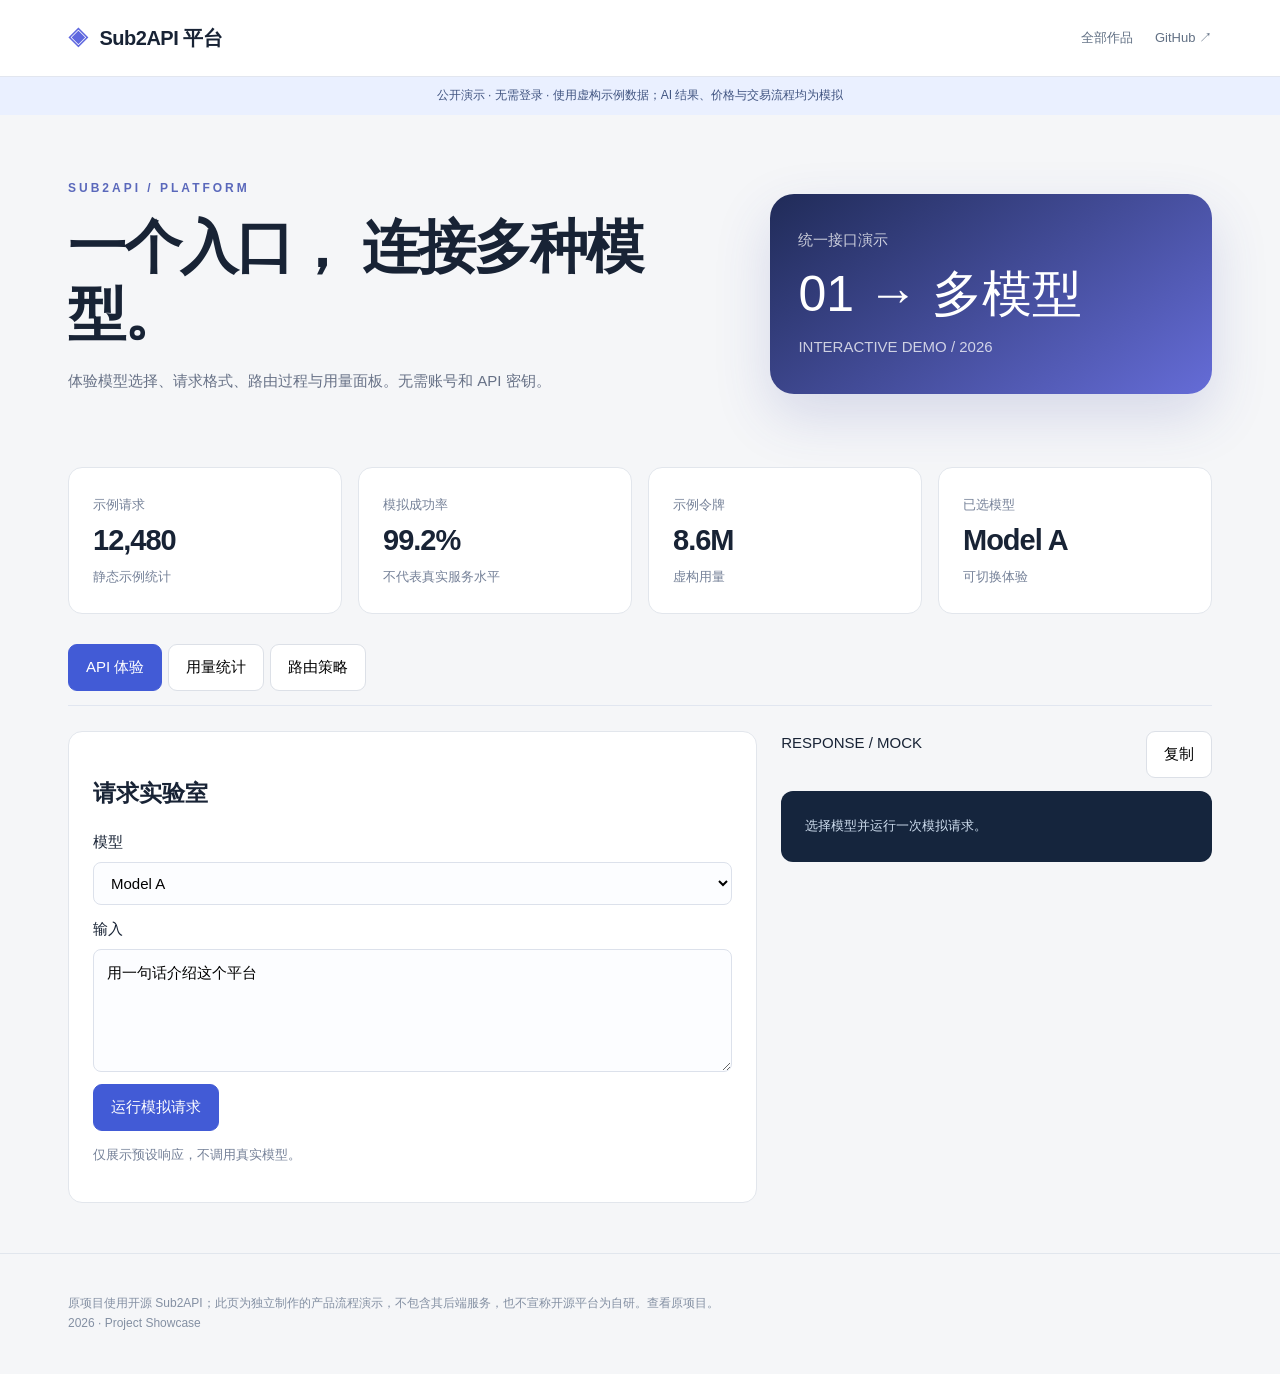
==== index.html @ 151f143b "Publish public portfolio demo" ====
<!doctype html><html lang="zh-CN"><head><meta charset="utf-8"><meta name="viewport" content="width=device-width,initial-scale=1"><meta name="description" content="Sub2API 平台 · 公开作品集演示"><meta http-equiv="Content-Security-Policy" content="default-src 'self'; script-src 'self' 'unsafe-inline'; style-src 'self' 'unsafe-inline'; img-src 'self' data:; connect-src 'none'; object-src 'none'; base-uri 'self'; form-action 'none'"><title>Sub2API 平台 · 作品集</title><style>*{box-sizing:border-box}html{scroll-behavior:smooth}body{margin:0;background:#f5f6f8;color:#182335;font:15px/1.65 -apple-system,BlinkMacSystemFont,"Segoe UI","Microsoft YaHei",sans-serif}button,input,select,textarea{font:inherit}button,a,input,select,textarea{outline-offset:4px}a{color:inherit;text-decoration:none}button,a.button{cursor:pointer;border:1px solid #dce0e7;border-radius:9px;background:white;padding:10px 17px;display:inline-flex;align-items:center;justify-content:center;gap:8px}button:hover,a.button:hover{border-color:#6175e4;background:#f0f2ff}.primary{background:#425bd6!important;color:white!important;border-color:#425bd6!important}.wrap{max-width:1200px;margin:auto;padding:0 28px}header{background:#fff;border-bottom:1px solid #e2e6ef}header .wrap{min-height:76px;display:flex;align-items:center;justify-content:space-between;gap:20px}.brand{font-size:20px;font-weight:750;letter-spacing:-.5px}.brand i{font-style:normal;color:#5f68df;margin-right:12px}.toplinks{display:flex;gap:22px;font-size:13px;color:#617084}.demo{background:#eaf0ff;color:#405481;font-size:12px;padding:9px 20px;text-align:center}.hero{padding:64px 0 42px;display:grid;grid-template-columns:1.5fr 1fr;align-items:center;gap:40px}.eyebrow{font-size:12px;letter-spacing:3px;text-transform:uppercase;color:#5a68bb;font-weight:700}.hero h1{font-size:clamp(35px,5vw,58px);line-height:1.16;margin:14px 0 22px;letter-spacing:-2px}.hero p{max-width:650px;color:#677186}.hero-art{min-height:200px;padding:28px;border-radius:24px;background:linear-gradient(145deg,#202b58,#656cd7);color:white;display:flex;flex-direction:column;justify-content:center;box-shadow:0 22px 55px #3d49a02b}.hero-art strong{font-size:50px;font-weight:500}.hero-art span{opacity:.75}.stats{display:grid;grid-template-columns:repeat(4,1fr);gap:16px;margin:16px 0 30px}.stat,.card,.panel{background:#fff;border:1px solid #e2e6ec;border-radius:14px;padding:24px}.stat b{display:block;font-size:29px;letter-spacing:-1px}.stat span,.muted{font-size:13px;color:#758198}.grid{display:grid;grid-template-columns:repeat(3,1fr);gap:22px}.grid.two{grid-template-columns:repeat(2,1fr)}.card{transition:transform .18s,box-shadow .18s}.card:hover{transform:translateY(-3px);box-shadow:0 12px 30px #1b305012}.card h2{font-size:22px;margin:15px 0 10px}.card p{color:#66718a}.pill{display:inline-block;font-size:11px;padding:4px 9px;border-radius:20px;background:#edf0ff;color:#4a5da9}.sectionhead{display:flex;justify-content:space-between;align-items:center;gap:15px;margin:32px 0 18px}.sectionhead h2{margin:0;font-size:23px}.toolbar{display:flex;gap:12px;flex-wrap:wrap;align-items:center;margin:20px 0}.toolbar button.active{background:#182d50;color:white}.field{display:flex;flex-direction:column;gap:7px;margin:12px 0}.field input,.field select,.field textarea,.search{padding:11px 13px;border:1px solid #dce1eb;border-radius:8px;background:#fcfdff;min-width:0}.tablewrap{overflow:auto}table{width:100%;border-collapse:collapse;text-align:left;white-space:nowrap}th{font-size:12px;color:#8b95a5;font-weight:500}td,th{padding:15px 13px;border-bottom:1px solid #edf0f5}td{font-size:14px}tr:last-child td{border-bottom:0}.price{font-size:26px;font-weight:700}.row{display:flex;align-items:center;justify-content:space-between;gap:12px}.swatch{height:180px;border-radius:10px;display:grid;place-items:center;background:#eef1f5;font-size:75px}.swatch.blue{background:#e6ecf8}.swatch.peach{background:#f5e9e0}.swatch.green{background:#e4eee6}.swatch.violet{background:#eeebfb}.tag{font-size:11px;letter-spacing:2px;color:#8793a3}.tabcontent{min-height:280px}.bar{height:8px;background:#edf0f8;border-radius:12px;overflow:hidden}.bar span{display:block;height:100%;background:#6374d8}.bars>div{margin:15px 0}.ring{display:grid;place-items:center;border:9px solid #7383ed;border-right-color:#e7eaf5;border-radius:50%;width:140px;height:140px;font-size:37px;margin:20px auto}.notice{padding:14px 18px;background:#f1f5fd;border-left:3px solid #7184d7;font-size:13px;color:#63748b;margin:20px 0}.hidden{display:none!important}footer{padding:40px 0;color:#8490a3;font-size:12px;margin-top:50px;border-top:1px solid #e1e6ed}dialog{border:1px solid #dde4ef;border-radius:18px;padding:30px;width:min(560px,90vw);box-shadow:0 30px 120px #17233b44}dialog::backdrop{background:#18264070}dialog pre,pre{white-space:pre-wrap;word-break:break-word;background:#15253d;color:#cfdeef;padding:24px;border-radius:12px;font:13px/1.8 Consolas,monospace}dialog h2{margin-top:0}.toast{position:fixed;bottom:25px;left:50%;transform:translateX(-50%);padding:13px 25px;background:#182c45;color:white;border-radius:12px;z-index:100}.demo-banner{position:sticky;top:0;z-index:30;background:#344980;color:white;text-align:center;padding:8px;font-size:12px}.main{min-width:0}.empty{padding:45px;text-align:center;color:#8590a3}.tabs{display:flex;gap:6px;border-bottom:1px solid #e1e6f0;padding-bottom:14px;margin-bottom:25px;overflow:auto}.tabs button{white-space:nowrap}.split{display:grid;grid-template-columns:1.6fr 1fr;gap:24px}.code-label{display:flex;justify-content:space-between}.portfolio-number{font:60px/1 Georgia,serif;color:#d6dce9}.check{color:#368b68}.demo-home-link{color:#536fba;text-decoration:underline}.nav-item.active{background:#e9edff!important;color:#5261b3!important}@media(max-width:760px){.hero{grid-template-columns:1fr;padding:35px 0}.hero-art{min-height:140px}.grid,.grid.two,.split{grid-template-columns:1fr}.stats{grid-template-columns:repeat(2,1fr)}.wrap{padding:0 18px}.toplinks{gap:12px}.toplinks a:last-child{display:none}.hero h1{font-size:38px}.hero-art strong{font-size:38px}.card,.panel{padding:20px}.sectionhead{align-items:flex-start}.toolbar .search{width:100%}}</style></head><body><header><div class="wrap"><a class="brand" href="./"><i>◈</i>Sub2API 平台</a><nav class="toplinks"><a href="https://zhez456h.github.io/project-portfolio/">全部作品</a><a href="https://github.com/zhez456h/sub2api-demo">GitHub ↗</a></nav></div></header><div class="demo">公开演示 · 无需登录 · 使用虚构示例数据；AI 结果、价格与交易流程均为模拟</div><main class="wrap"><section class="hero"><div><div class="eyebrow">SUB2API / PLATFORM</div><h1>一个入口，
连接多种模型。</h1><p>体验模型选择、请求格式、路由过程与用量面板。无需账号和 API 密钥。</p></div><div class="hero-art"><span>统一接口演示</span><strong>01 → 多模型</strong><span>INTERACTIVE DEMO / 2026</span></div></section><section class="stats"><div class="stat"><span>示例请求</span><b>12,480</b><span>静态示例统计</span></div><div class="stat"><span>模拟成功率</span><b>99.2%</b><span>不代表真实服务水平</span></div><div class="stat"><span>示例令牌</span><b>8.6M</b><span>虚构用量</span></div><div class="stat"><span>已选模型</span><b>Model A</b><span>可切换体验</span></div></section><div class="tabs"><button class="primary" data-view="play">API 体验</button><button data-view="usage">用量统计</button><button data-view="routing">路由策略</button></div><section id="play" class="tabcontent split"><div class="panel"><h2>请求实验室</h2><label class="field">模型<select id="model"><option>Model A</option><option>Model B</option><option>Model C</option></select></label><label class="field">输入<textarea id="prompt" rows="4" maxlength="300">用一句话介绍这个平台</textarea></label><button class="primary" id="request">运行模拟请求</button><p class="muted">仅展示预设响应，不调用真实模型。</p></div><div><div class="code-label"><span>RESPONSE / MOCK</span><button id="copy-response">复制</button></div><pre id="response">选择模型并运行一次模拟请求。</pre></div></section><section id="usage" class="tabcontent panel hidden"><h2>模型用量分布 · 示例</h2><div class="bars"><div>Model A · 52%<div class="bar"><span style="width:52%"></span></div></div><div>Model B · 31%<div class="bar"><span style="width:31%"></span></div></div><div>Model C · 17%<div class="bar"><span style="width:17%"></span></div></div></div></section><section id="routing" class="tabcontent grid hidden"><div class="card"><span class="pill">01</span><h2>接收请求</h2><p>统一接口与配额检查。</p></div><div class="card"><span class="pill">02</span><h2>选择路由</h2><p>按模型、可用性和策略选择上游。</p></div><div class="card"><span class="pill">03</span><h2>返回结果</h2><p>记录用量、延迟和状态。</p></div></section></main><footer><div class="wrap">原项目使用开源 Sub2API；此页为独立制作的产品流程演示，不包含其后端服务，也不宣称开源平台为自研。<a href="https://github.com/Wei-Shaw/sub2api">查看原项目</a>。<br>2026 · Project Showcase</div></footer><dialog id="modal"><h2 id="modal-title"></h2><div id="modal-body"></div><button data-close>关闭</button></dialog><div class="toast" id="toast" hidden role="status"></div><script>const $=s=>document.querySelector(s);const $$=s=>Array.from(document.querySelectorAll(s));const esc=s=>String(s??'').replace(/[&<>"']/g,c=>({'&':'&amp;','<':'&lt;','>':'&gt;','"':'&quot;',"'":'&#39;'}[c]));function toast(s){$('#toast').textContent=s;$('#toast').hidden=false;setTimeout(()=>$('#toast').hidden=true,2500)}function modal(title,body){$('#modal-title').textContent=title;$('#modal-body').innerHTML=body;$('#modal').showModal()}function download(name,text,type='text/plain'){const u=URL.createObjectURL(new Blob([text],{type}));const a=document.createElement('a');a.href=u;a.download=name;a.click();setTimeout(()=>URL.revokeObjectURL(u),1000)}document.addEventListener('click',e=>{if(e.target.closest('[data-close]'))$('#modal').close()});
$$('[data-view]').forEach(b=>b.onclick=()=>{$$('[data-view]').forEach(x=>x.classList.toggle('primary',x===b));$$('.tabcontent').forEach(s=>s.classList.toggle('hidden',s.id!==b.dataset.view))});$('#request').onclick=()=>{const model=$('#model').value;$('#response').textContent=JSON.stringify({demo:true,model,input:$('#prompt').value,output:'这是统一模型接入平台的模拟响应。此演示不访问真实 AI 服务。',usage:{input_tokens:24,output_tokens:38},route:'example-upstream'},null,2);toast('模拟请求已完成')};$('#copy-response').onclick=async()=>{try{await navigator.clipboard.writeText($('#response').textContent);toast('已复制模拟响应')}catch{toast('请手动选择响应文本复制')}};</script></body></html>
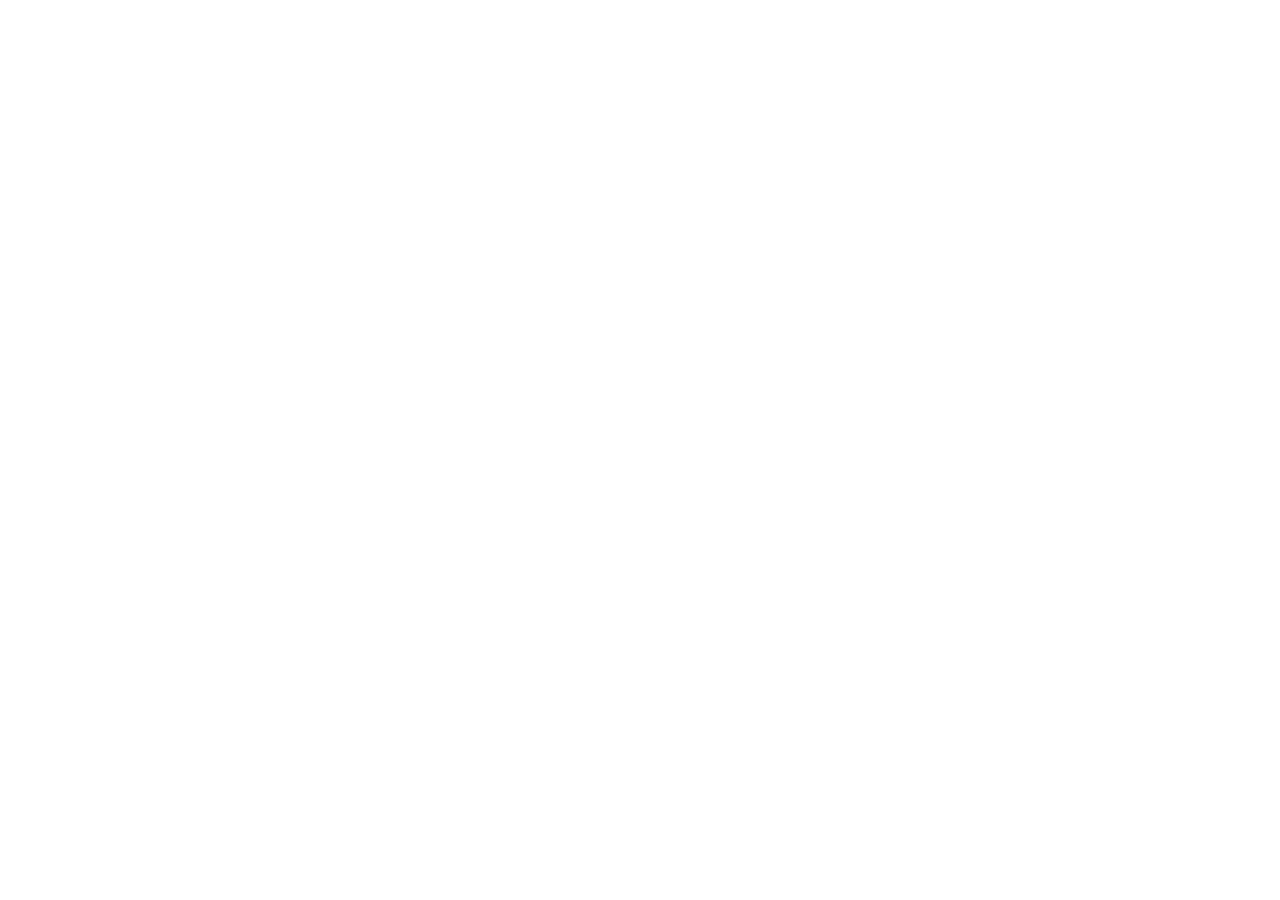
==== commit 1fdd1e03: "Restore access to the unchanged original project" ====
--- a/index.html
+++ b/index.html
@@ -1,3 +1,2 @@
-<!doctype html><html lang="zh-CN"><head><meta charset="utf-8"><meta name="viewport" content="width=device-width,initial-scale=1"><meta name="description" content="Sub2API 平台 · 公开作品集演示"><meta http-equiv="Content-Security-Policy" content="default-src 'self'; script-src 'self' 'unsafe-inline'; style-src 'self' 'unsafe-inline'; img-src 'self' data:; connect-src 'none'; object-src 'none'; base-uri 'self'; form-action 'none'"><title>Sub2API 平台 · 作品集</title><style>*{box-sizing:border-box}html{scroll-behavior:smooth}body{margin:0;background:#f5f6f8;color:#182335;font:15px/1.65 -apple-system,BlinkMacSystemFont,"Segoe UI","Microsoft YaHei",sans-serif}button,input,select,textarea{font:inherit}button,a,input,select,textarea{outline-offset:4px}a{color:inherit;text-decoration:none}button,a.button{cursor:pointer;border:1px solid #dce0e7;border-radius:9px;background:white;padding:10px 17px;display:inline-flex;align-items:center;justify-content:center;gap:8px}button:hover,a.button:hover{border-color:#6175e4;background:#f0f2ff}.primary{background:#425bd6!important;color:white!important;border-color:#425bd6!important}.wrap{max-width:1200px;margin:auto;padding:0 28px}header{background:#fff;border-bottom:1px solid #e2e6ef}header .wrap{min-height:76px;display:flex;align-items:center;justify-content:space-between;gap:20px}.brand{font-size:20px;font-weight:750;letter-spacing:-.5px}.brand i{font-style:normal;color:#5f68df;margin-right:12px}.toplinks{display:flex;gap:22px;font-size:13px;color:#617084}.demo{background:#eaf0ff;color:#405481;font-size:12px;padding:9px 20px;text-align:center}.hero{padding:64px 0 42px;display:grid;grid-template-columns:1.5fr 1fr;align-items:center;gap:40px}.eyebrow{font-size:12px;letter-spacing:3px;text-transform:uppercase;color:#5a68bb;font-weight:700}.hero h1{font-size:clamp(35px,5vw,58px);line-height:1.16;margin:14px 0 22px;letter-spacing:-2px}.hero p{max-width:650px;color:#677186}.hero-art{min-height:200px;padding:28px;border-radius:24px;background:linear-gradient(145deg,#202b58,#656cd7);color:white;display:flex;flex-direction:column;justify-content:center;box-shadow:0 22px 55px #3d49a02b}.hero-art strong{font-size:50px;font-weight:500}.hero-art span{opacity:.75}.stats{display:grid;grid-template-columns:repeat(4,1fr);gap:16px;margin:16px 0 30px}.stat,.card,.panel{background:#fff;border:1px solid #e2e6ec;border-radius:14px;padding:24px}.stat b{display:block;font-size:29px;letter-spacing:-1px}.stat span,.muted{font-size:13px;color:#758198}.grid{display:grid;grid-template-columns:repeat(3,1fr);gap:22px}.grid.two{grid-template-columns:repeat(2,1fr)}.card{transition:transform .18s,box-shadow .18s}.card:hover{transform:translateY(-3px);box-shadow:0 12px 30px #1b305012}.card h2{font-size:22px;margin:15px 0 10px}.card p{color:#66718a}.pill{display:inline-block;font-size:11px;padding:4px 9px;border-radius:20px;background:#edf0ff;color:#4a5da9}.sectionhead{display:flex;justify-content:space-between;align-items:center;gap:15px;margin:32px 0 18px}.sectionhead h2{margin:0;font-size:23px}.toolbar{display:flex;gap:12px;flex-wrap:wrap;align-items:center;margin:20px 0}.toolbar button.active{background:#182d50;color:white}.field{display:flex;flex-direction:column;gap:7px;margin:12px 0}.field input,.field select,.field textarea,.search{padding:11px 13px;border:1px solid #dce1eb;border-radius:8px;background:#fcfdff;min-width:0}.tablewrap{overflow:auto}table{width:100%;border-collapse:collapse;text-align:left;white-space:nowrap}th{font-size:12px;color:#8b95a5;font-weight:500}td,th{padding:15px 13px;border-bottom:1px solid #edf0f5}td{font-size:14px}tr:last-child td{border-bottom:0}.price{font-size:26px;font-weight:700}.row{display:flex;align-items:center;justify-content:space-between;gap:12px}.swatch{height:180px;border-radius:10px;display:grid;place-items:center;background:#eef1f5;font-size:75px}.swatch.blue{background:#e6ecf8}.swatch.peach{background:#f5e9e0}.swatch.green{background:#e4eee6}.swatch.violet{background:#eeebfb}.tag{font-size:11px;letter-spacing:2px;color:#8793a3}.tabcontent{min-height:280px}.bar{height:8px;background:#edf0f8;border-radius:12px;overflow:hidden}.bar span{display:block;height:100%;background:#6374d8}.bars>div{margin:15px 0}.ring{display:grid;place-items:center;border:9px solid #7383ed;border-right-color:#e7eaf5;border-radius:50%;width:140px;height:140px;font-size:37px;margin:20px auto}.notice{padding:14px 18px;background:#f1f5fd;border-left:3px solid #7184d7;font-size:13px;color:#63748b;margin:20px 0}.hidden{display:none!important}footer{padding:40px 0;color:#8490a3;font-size:12px;margin-top:50px;border-top:1px solid #e1e6ed}dialog{border:1px solid #dde4ef;border-radius:18px;padding:30px;width:min(560px,90vw);box-shadow:0 30px 120px #17233b44}dialog::backdrop{background:#18264070}dialog pre,pre{white-space:pre-wrap;word-break:break-word;background:#15253d;color:#cfdeef;padding:24px;border-radius:12px;font:13px/1.8 Consolas,monospace}dialog h2{margin-top:0}.toast{position:fixed;bottom:25px;left:50%;transform:translateX(-50%);padding:13px 25px;background:#182c45;color:white;border-radius:12px;z-index:100}.demo-banner{position:sticky;top:0;z-index:30;background:#344980;color:white;text-align:center;padding:8px;font-size:12px}.main{min-width:0}.empty{padding:45px;text-align:center;color:#8590a3}.tabs{display:flex;gap:6px;border-bottom:1px solid #e1e6f0;padding-bottom:14px;margin-bottom:25px;overflow:auto}.tabs button{white-space:nowrap}.split{display:grid;grid-template-columns:1.6fr 1fr;gap:24px}.code-label{display:flex;justify-content:space-between}.portfolio-number{font:60px/1 Georgia,serif;color:#d6dce9}.check{color:#368b68}.demo-home-link{color:#536fba;text-decoration:underline}.nav-item.active{background:#e9edff!important;color:#5261b3!important}@media(max-width:760px){.hero{grid-template-columns:1fr;padding:35px 0}.hero-art{min-height:140px}.grid,.grid.two,.split{grid-template-columns:1fr}.stats{grid-template-columns:repeat(2,1fr)}.wrap{padding:0 18px}.toplinks{gap:12px}.toplinks a:last-child{display:none}.hero h1{font-size:38px}.hero-art strong{font-size:38px}.card,.panel{padding:20px}.sectionhead{align-items:flex-start}.toolbar .search{width:100%}}</style></head><body><header><div class="wrap"><a class="brand" href="./"><i>◈</i>Sub2API 平台</a><nav class="toplinks"><a href="https://zhez456h.github.io/project-portfolio/">全部作品</a><a href="https://github.com/zhez456h/sub2api-demo">GitHub ↗</a></nav></div></header><div class="demo">公开演示 · 无需登录 · 使用虚构示例数据；AI 结果、价格与交易流程均为模拟</div><main class="wrap"><section class="hero"><div><div class="eyebrow">SUB2API / PLATFORM</div><h1>一个入口，
-连接多种模型。</h1><p>体验模型选择、请求格式、路由过程与用量面板。无需账号和 API 密钥。</p></div><div class="hero-art"><span>统一接口演示</span><strong>01 → 多模型</strong><span>INTERACTIVE DEMO / 2026</span></div></section><section class="stats"><div class="stat"><span>示例请求</span><b>12,480</b><span>静态示例统计</span></div><div class="stat"><span>模拟成功率</span><b>99.2%</b><span>不代表真实服务水平</span></div><div class="stat"><span>示例令牌</span><b>8.6M</b><span>虚构用量</span></div><div class="stat"><span>已选模型</span><b>Model A</b><span>可切换体验</span></div></section><div class="tabs"><button class="primary" data-view="play">API 体验</button><button data-view="usage">用量统计</button><button data-view="routing">路由策略</button></div><section id="play" class="tabcontent split"><div class="panel"><h2>请求实验室</h2><label class="field">模型<select id="model"><option>Model A</option><option>Model B</option><option>Model C</option></select></label><label class="field">输入<textarea id="prompt" rows="4" maxlength="300">用一句话介绍这个平台</textarea></label><button class="primary" id="request">运行模拟请求</button><p class="muted">仅展示预设响应，不调用真实模型。</p></div><div><div class="code-label"><span>RESPONSE / MOCK</span><button id="copy-response">复制</button></div><pre id="response">选择模型并运行一次模拟请求。</pre></div></section><section id="usage" class="tabcontent panel hidden"><h2>模型用量分布 · 示例</h2><div class="bars"><div>Model A · 52%<div class="bar"><span style="width:52%"></span></div></div><div>Model B · 31%<div class="bar"><span style="width:31%"></span></div></div><div>Model C · 17%<div class="bar"><span style="width:17%"></span></div></div></div></section><section id="routing" class="tabcontent grid hidden"><div class="card"><span class="pill">01</span><h2>接收请求</h2><p>统一接口与配额检查。</p></div><div class="card"><span class="pill">02</span><h2>选择路由</h2><p>按模型、可用性和策略选择上游。</p></div><div class="card"><span class="pill">03</span><h2>返回结果</h2><p>记录用量、延迟和状态。</p></div></section></main><footer><div class="wrap">原项目使用开源 Sub2API；此页为独立制作的产品流程演示，不包含其后端服务，也不宣称开源平台为自研。<a href="https://github.com/Wei-Shaw/sub2api">查看原项目</a>。<br>2026 · Project Showcase</div></footer><dialog id="modal"><h2 id="modal-title"></h2><div id="modal-body"></div><button data-close>关闭</button></dialog><div class="toast" id="toast" hidden role="status"></div><script>const $=s=>document.querySelector(s);const $$=s=>Array.from(document.querySelectorAll(s));const esc=s=>String(s??'').replace(/[&<>"']/g,c=>({'&':'&amp;','<':'&lt;','>':'&gt;','"':'&quot;',"'":'&#39;'}[c]));function toast(s){$('#toast').textContent=s;$('#toast').hidden=false;setTimeout(()=>$('#toast').hidden=true,2500)}function modal(title,body){$('#modal-title').textContent=title;$('#modal-body').innerHTML=body;$('#modal').showModal()}function download(name,text,type='text/plain'){const u=URL.createObjectURL(new Blob([text],{type}));const a=document.createElement('a');a.href=u;a.download=name;a.click();setTimeout(()=>URL.revokeObjectURL(u),1000)}document.addEventListener('click',e=>{if(e.target.closest('[data-close]'))$('#modal').close()});
-$$('[data-view]').forEach(b=>b.onclick=()=>{$$('[data-view]').forEach(x=>x.classList.toggle('primary',x===b));$$('.tabcontent').forEach(s=>s.classList.toggle('hidden',s.id!==b.dataset.view))});$('#request').onclick=()=>{const model=$('#model').value;$('#response').textContent=JSON.stringify({demo:true,model,input:$('#prompt').value,output:'这是统一模型接入平台的模拟响应。此演示不访问真实 AI 服务。',usage:{input_tokens:24,output_tokens:38},route:'example-upstream'},null,2);toast('模拟请求已完成')};$('#copy-response').onclick=async()=>{try{await navigator.clipboard.writeText($('#response').textContent);toast('已复制模拟响应')}catch{toast('请手动选择响应文本复制')}};</script></body></html>+<!doctype html>
+<html lang="zh-CN"><head><meta charset="utf-8"><meta name="viewport" content="width=device-width,initial-scale=1"><meta http-equiv="refresh" content="0;url=https://ipc.goodbye.best/"><link rel="canonical" href="https://ipc.goodbye.best/"><title>Sub2API</title></head><body><p>正在打开原项目：<a href="https://ipc.goodbye.best/">Sub2API</a></p><p>此地址跳转到原服务器运行的项目。原页面、内容、功能和登录流程保持原样。</p></body></html>
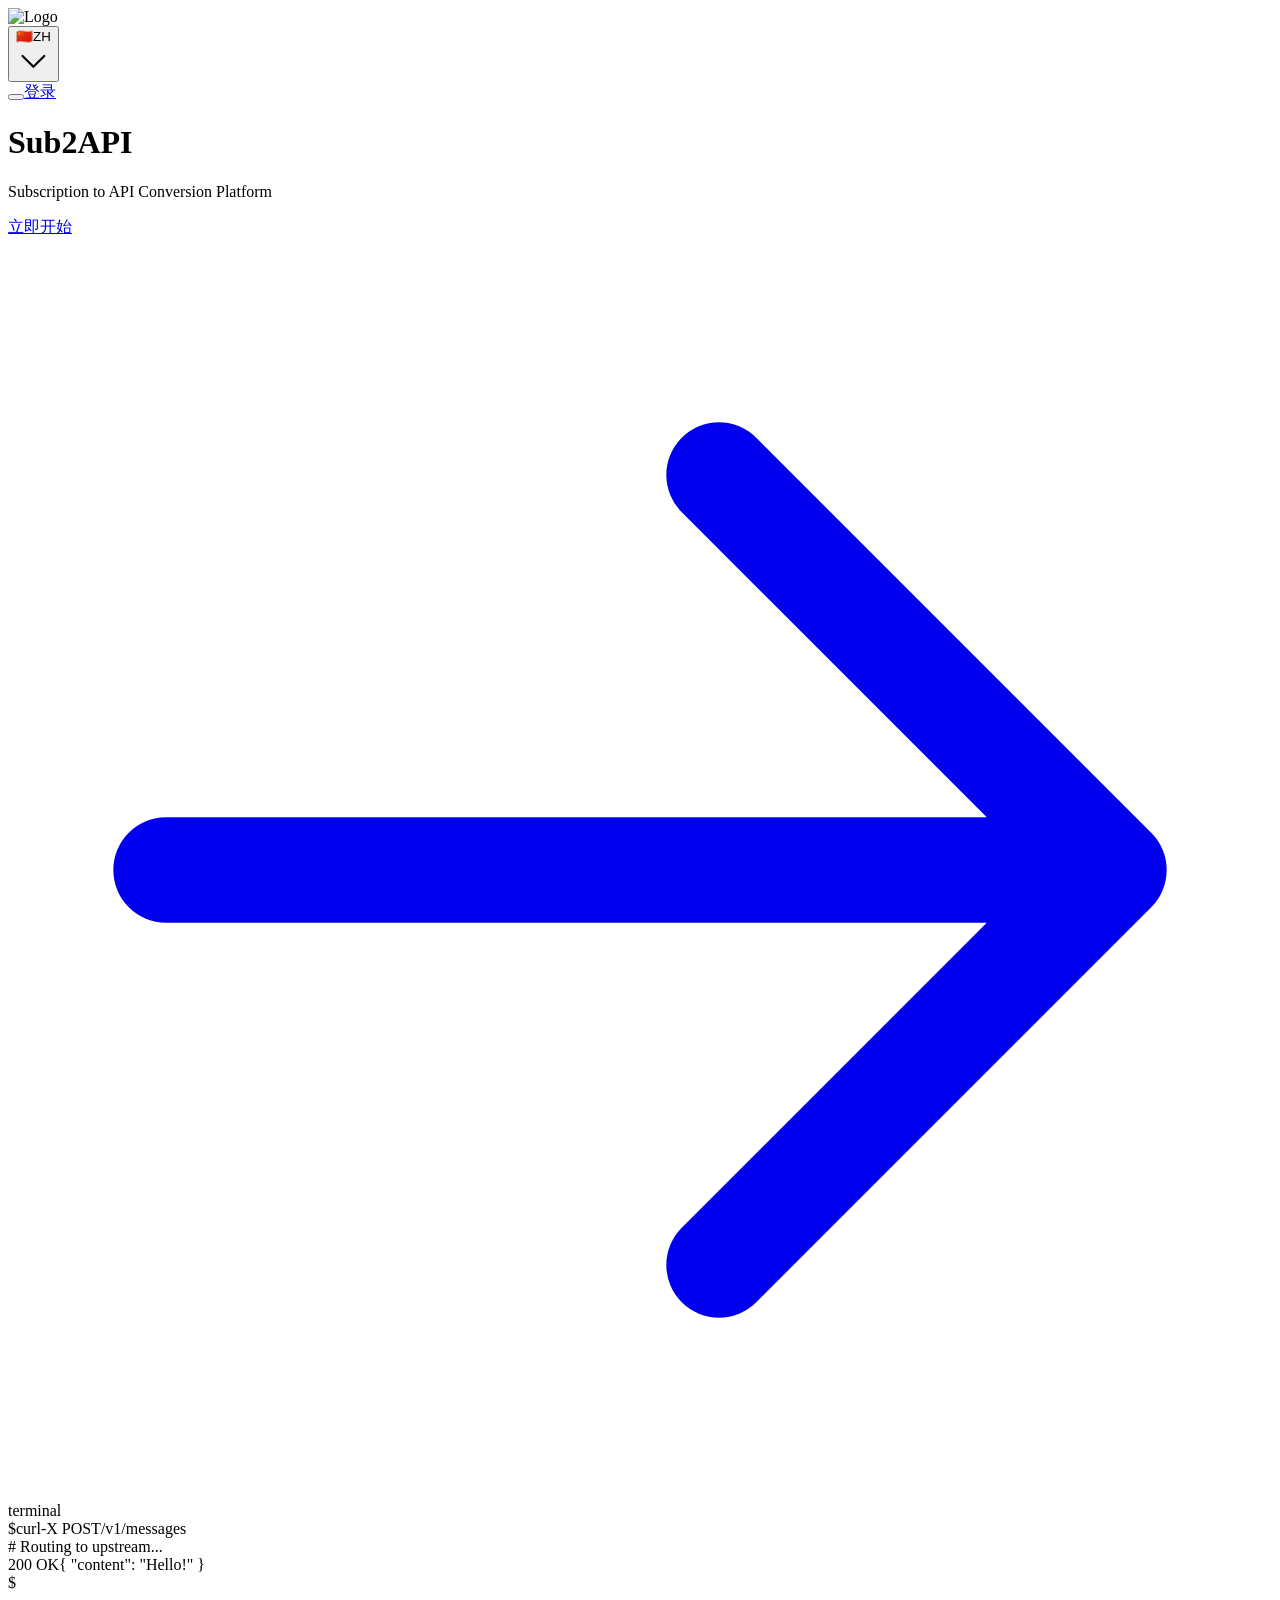
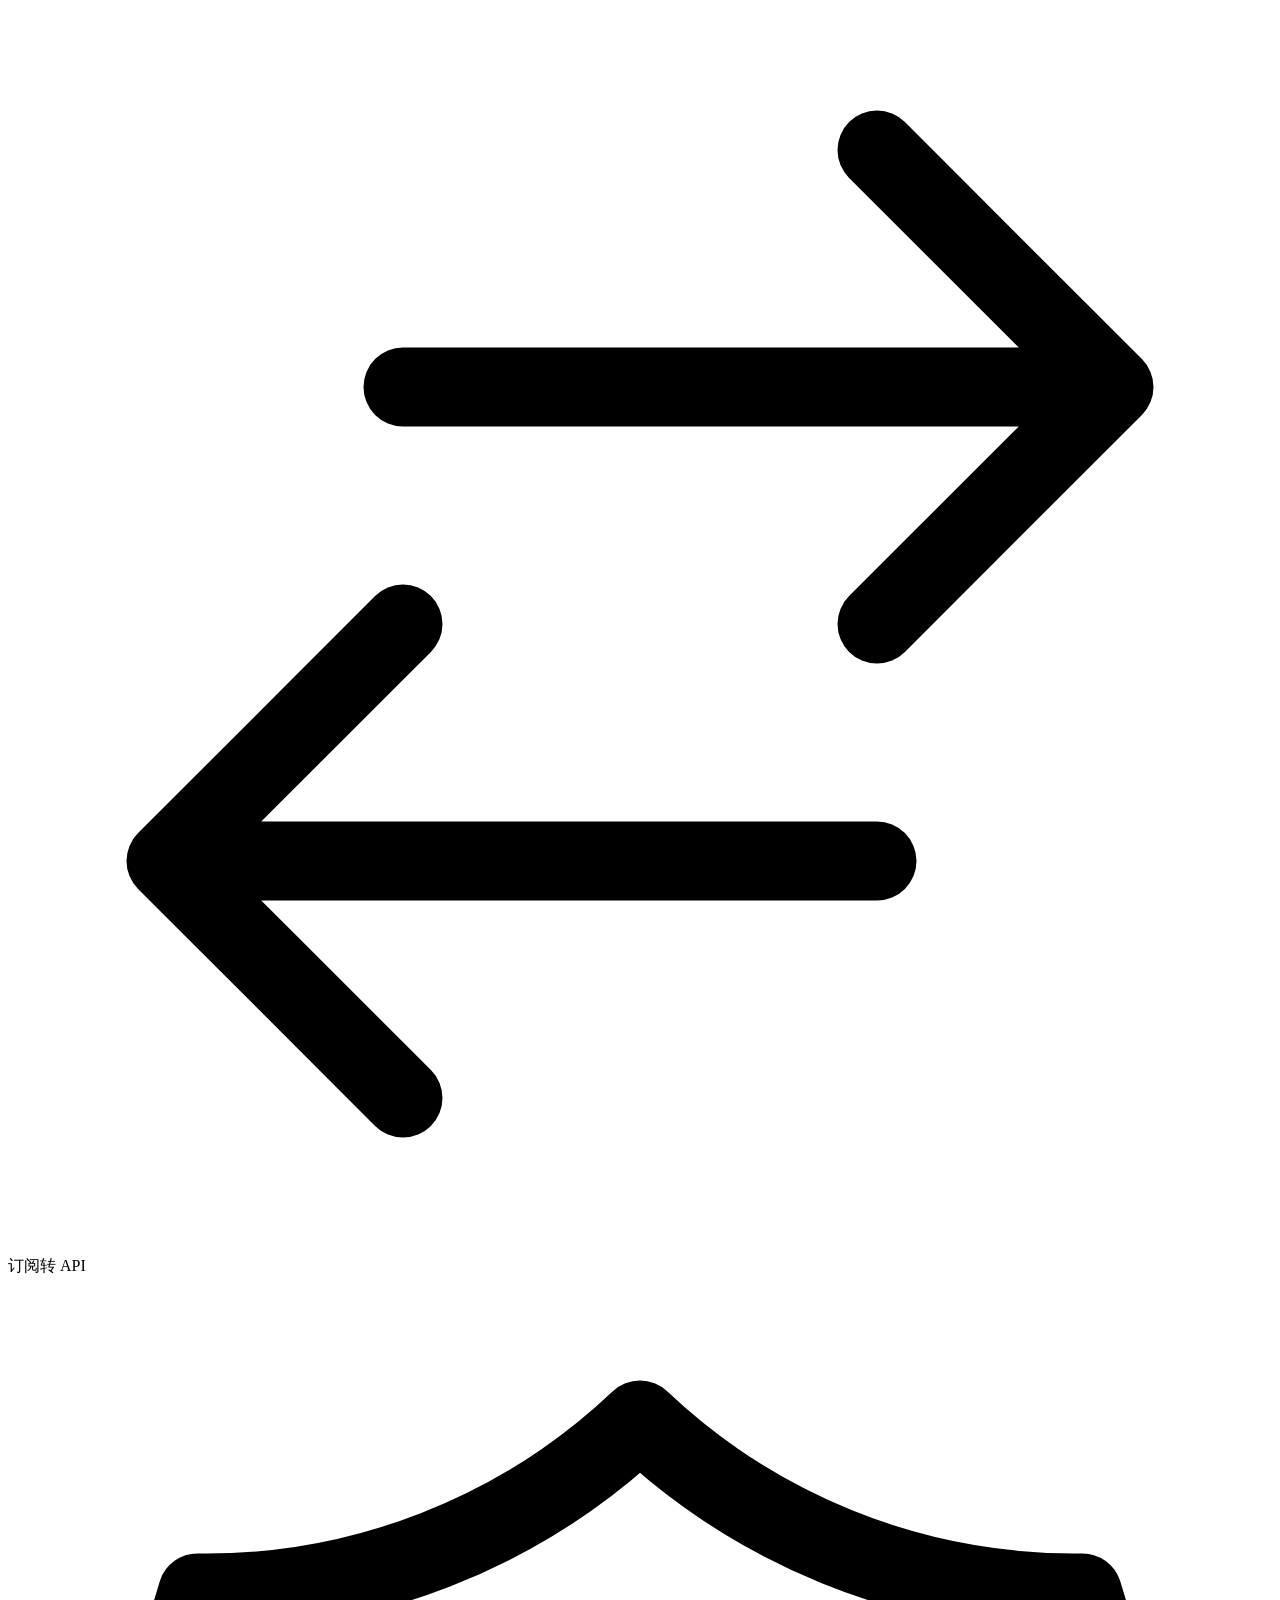
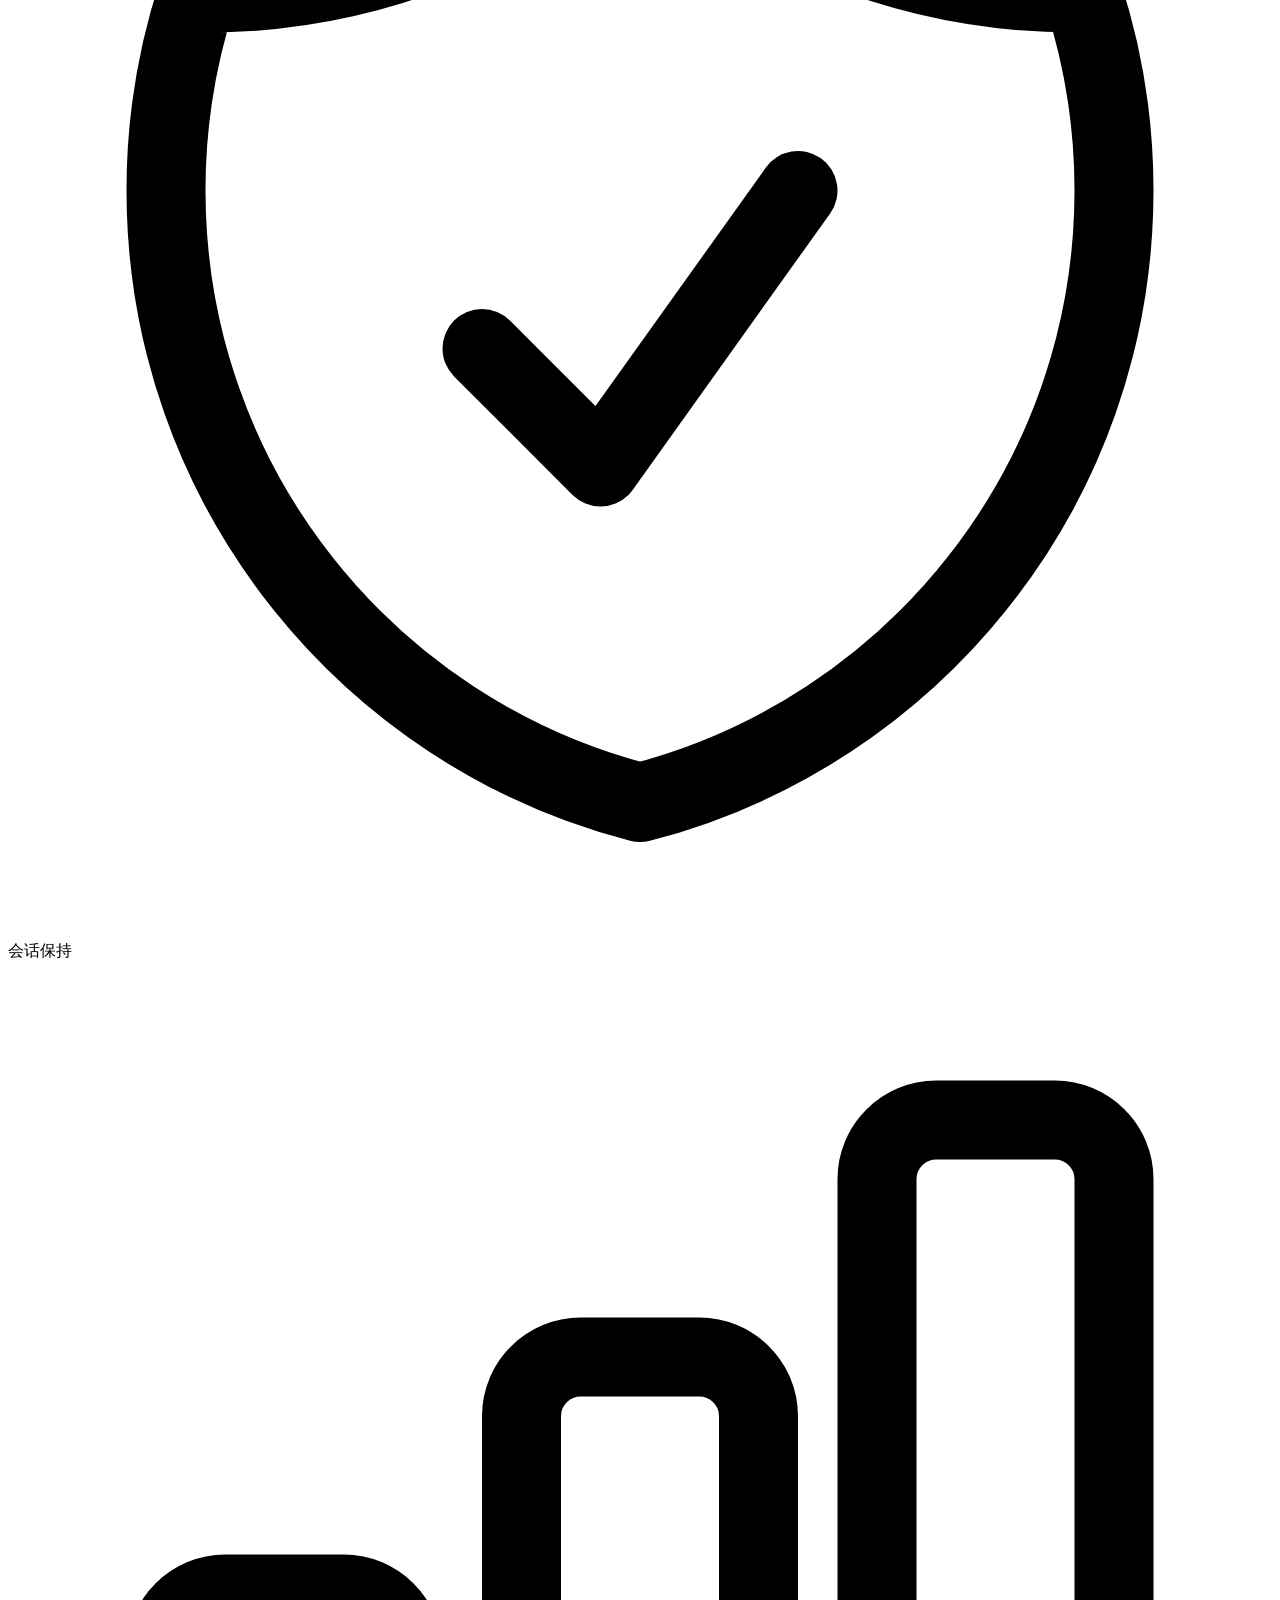
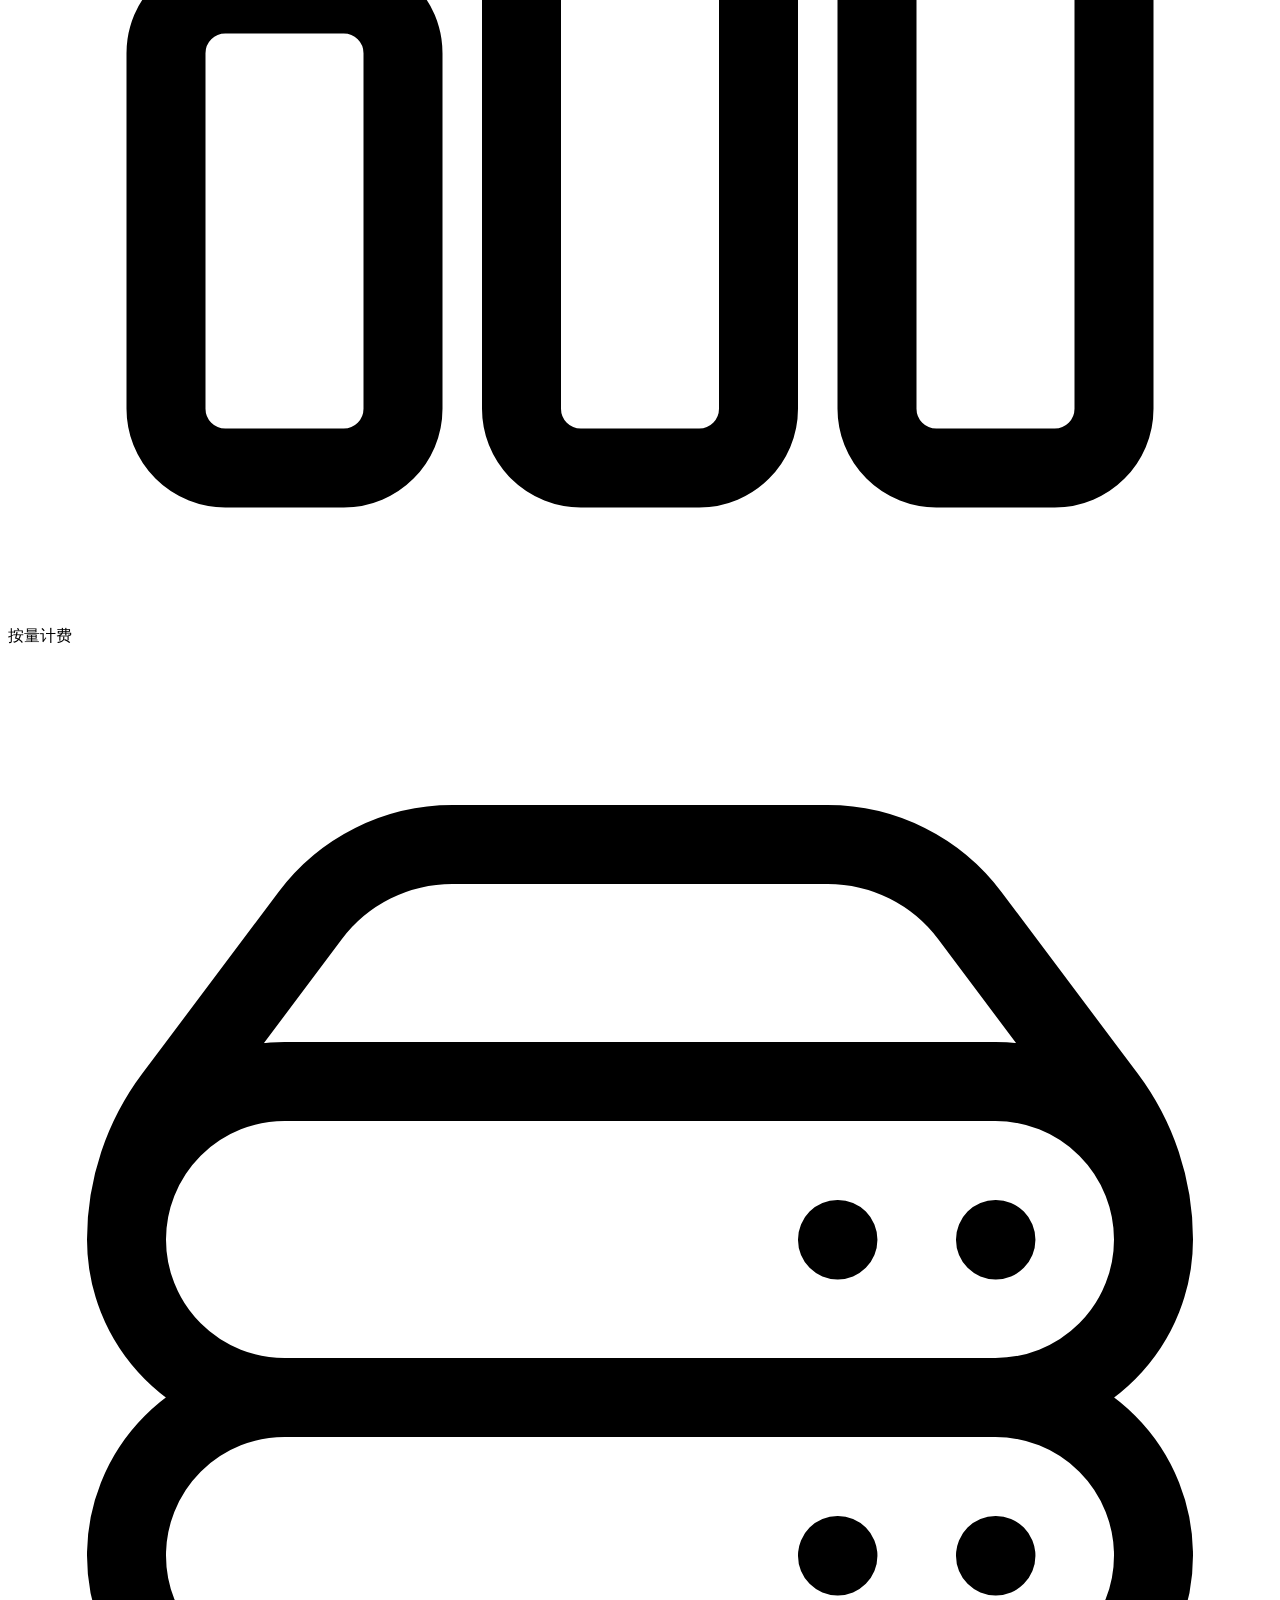
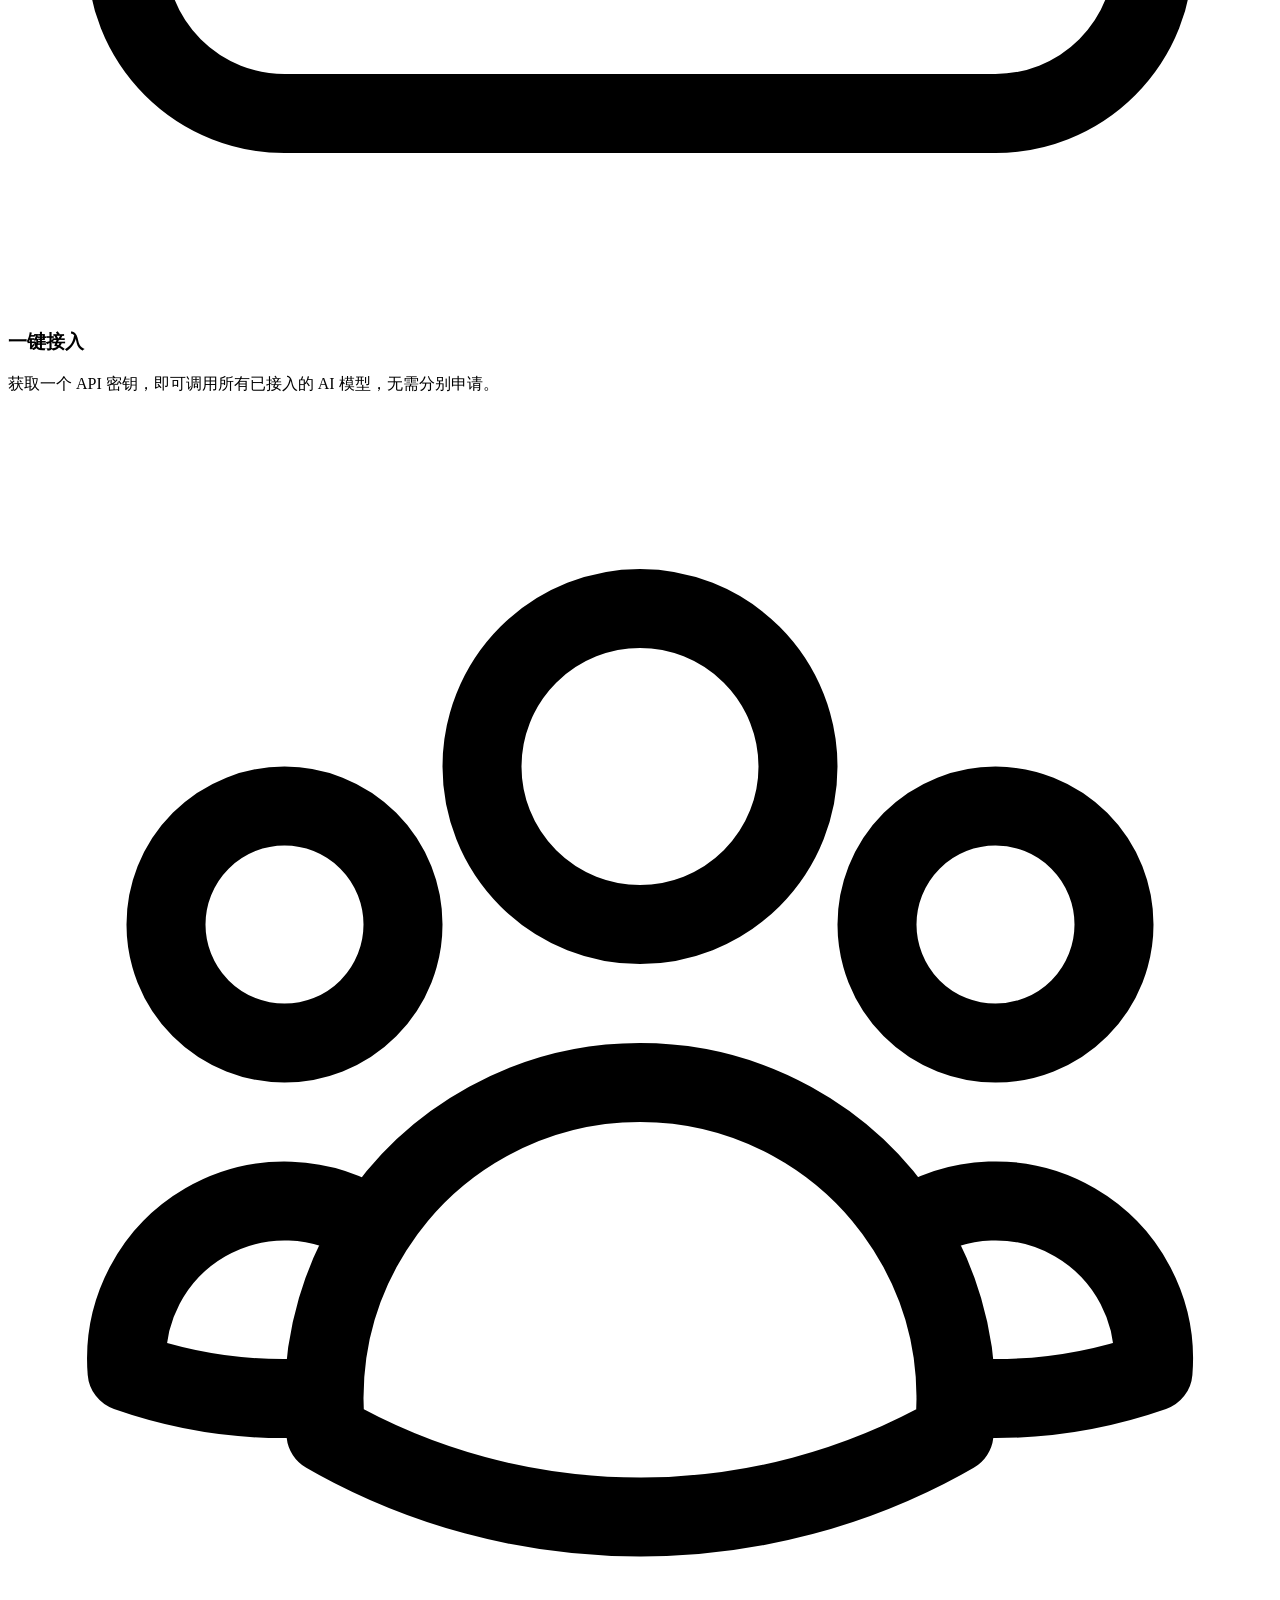
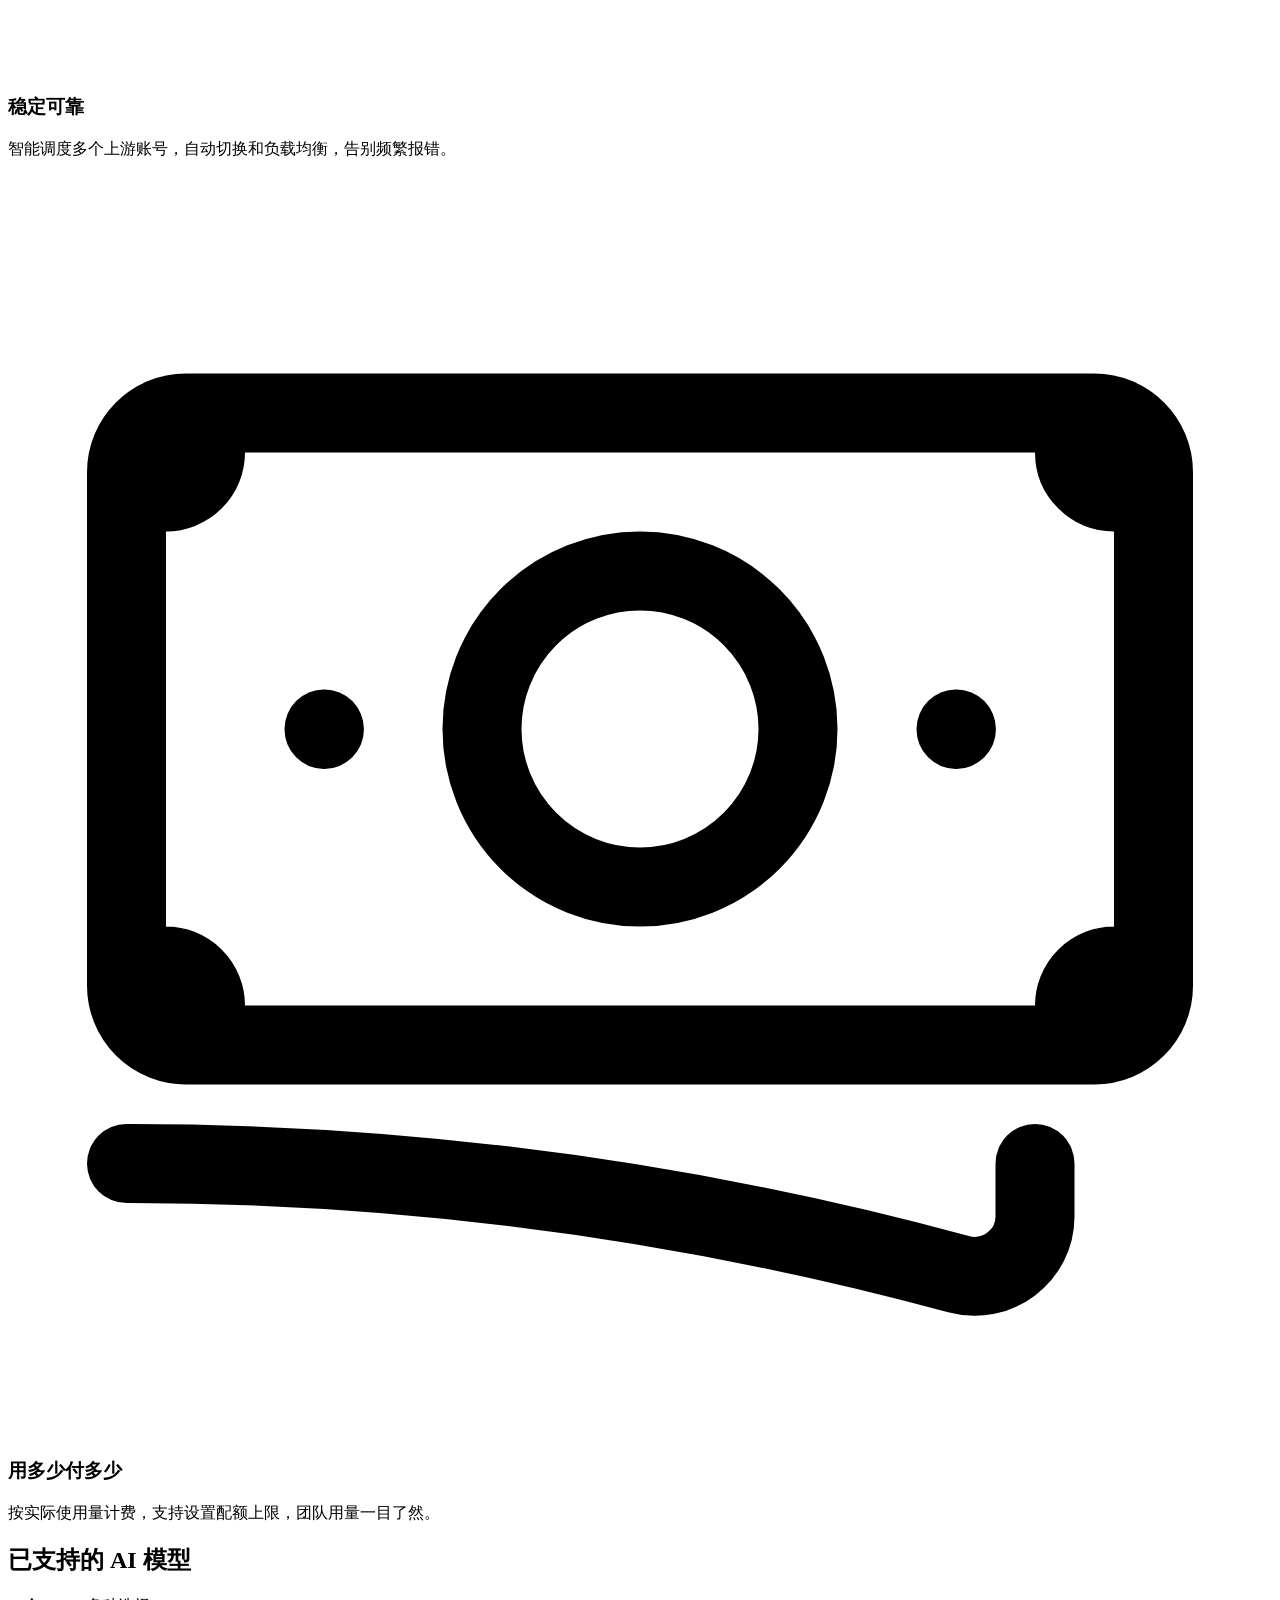
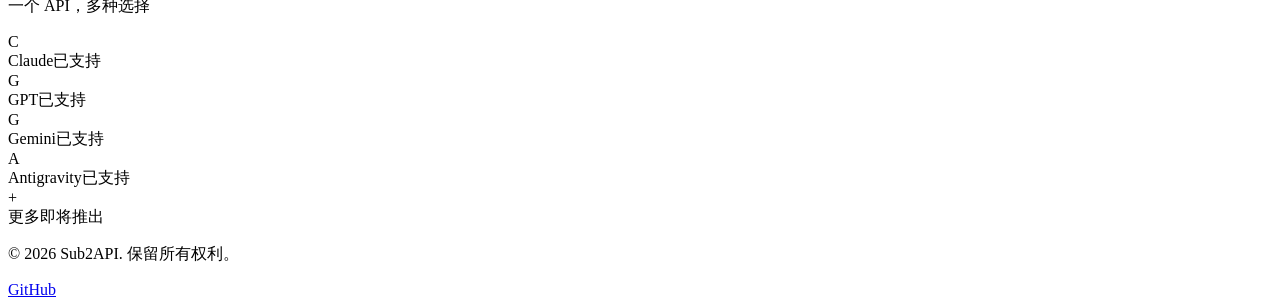
==== commit 2dbbc977: "Publish original Sub2API pages as a standalone static website" ====
--- a/index.html
+++ b/index.html
@@ -1,2 +1,15 @@
-<!doctype html>
-<html lang="zh-CN"><head><meta charset="utf-8"><meta name="viewport" content="width=device-width,initial-scale=1"><meta http-equiv="refresh" content="0;url=https://ipc.goodbye.best/"><link rel="canonical" href="https://ipc.goodbye.best/"><title>Sub2API</title></head><body><p>正在打开原项目：<a href="https://ipc.goodbye.best/">Sub2API</a></p><p>此地址跳转到原服务器运行的项目。原页面、内容、功能和登录流程保持原样。</p></body></html>
+<html data-immersive-translate-page-theme="light" lang="zh"><head><meta content="default-src 'self' data: blob:; script-src 'self'; style-src 'self' 'unsafe-inline'; img-src 'self' data:; font-src 'self' data:; connect-src 'none'; form-action 'none'; base-uri 'none'" http-equiv="Content-Security-Policy"/>
+<meta charset="utf-8"/>
+<link data-codex-favicon-badge="true" data-codex-original-favicon-href="/logo.svg" href="data:image/svg+xml,%3Csvg%20xmlns%3D%22http%3A%2F%2Fwww.w3.org%2F2000%2Fsvg%22%20data-codex-favicon-badge%3D%22codex-favicon-badge%22%20width%3D%2232%22%20height%3D%2232%22%20viewBox%3D%220%200%2032%2032%22%3E%3Cimage%20href%3D%22data%3Aimage%2Fbmp%3Bbase64%2CiVBORw0KGgoAAAANSUhEUgAAACAAAAAgCAYAAABzenr0AAAH8ElEQVR4nLRXC4xUVxn%2Bzr0zs8vO7izd90tc2LXLWijQIrTRuJFExUYMLW0lFGylhW6U1lYbRI3pQ2MTNVIjVltQUmIhdI2WFFI0Ymyb9InglpcPli6wOzvZx7gPdpjXPcf%2F%2FOfcO7NtY5smnWTyz3nM%2Bb%2Fz%2Fc8Twvv6KIEP9BHqPXe822TLtZvucULuSlLboaBaoeDqjUrp82hGSgNLeTynpBfMK2W%2Feo%2BSeZrtU5485Tjy8Og%2FD%2B78vwBaru9uhlR7hHBW6ENI8kGO40BKPYaR0NIjqVhq5dLz%2BMJa6nmPpTTzdp9Q4pCXiX5lcqAn%2BQ4Azdds%2BiJC4ilHiCrFC6Kwg4lUBQa0LNySMFtpx8wEJDPjs2HYITBSDQpPrBu%2F%2BOcX9alOgCSEuwUp92%2Bolegb%2B5IhOcKCAB%2BsN7JyGCn8sSgyE0vFys2616xC3r2%2BXpepX3rXnYTlAb650AQqlrBjMAjHgFFGOYOUyoL1x16g1PytwAhvIHMoNlP%2B46WxuWczk%2F0nQgaGu1nbyhHmhg4pk0U%2BIMgHKttjWLTlOpS31UMSXTnpwFMuch5J0NgTNA5hOjGOoQMvI9FzxDJlGGTf0D88czkJr5uWnzYAvHyLcTC7aOlVlt7Wz83B4vu7kPeVailJKjM28w5Lt7YWDRtvhOeGMbzv0IyokUXRQnJO4ANEUo2yyg2dShuLN19583wsebvyQBom8gyC5nIKec%2BsV992I8oWdQYhCmsm4zNK%2B0K99XElGq%2F5qvRtHjgljRd%2FfSnmrV4UKB8%2BEcerW%2FchP3XZ3kRZbzeH0hVRf%2BcaVN38Jag8AUtO49x925AbS5prajDKhi7J6fjLjuOHmp7k4%2BxhnesXoK1I%2BeBr5%2FDqt%2FYi1t6ChY%2BsR%2B2KpQiVROGGyxAm6YRnwY2UIbH7WVw6fgYqC1qvQPOWb9Bl%2FHMR5BPfYZ1CqBgv1fSXt0TRefvygO4Lfz2DN7b10K1cXHn%2FKlxx%2FUJ8bNtatD%2B4AeGqcptkmFZ23IFHfwFvZAIgENHWDmBWmY0SGSQl%2F%2BNYVzWILLJweSS4%2BfREBuf%2BeIw2hRn5WG9%2FYPPotVeh%2FZfbMPuGT9HeQgh6U9Po%2F%2BGPkI2PIL7nN5CXpvhcgSImIBH4QN3Vt0lHmIQnOCkprNizEZHaK4JQu3joOPp2HkFuagL1t3Shcf0qSLeEgWiwqTNvIb59J7IDQ0EG9PLkK8QIZ1UFPxMapghAKnGU1Yr6q9dRBCqTB7T3k80i1REs334HIvU1QZynRqfRt%2BMAki8dR6g2hjlbNyMyvwOKAKoMIU95GP79sxg7%2BBxkNh3UDHZYzzAsvVwwnx4%2BZgDULVjLfHAGNBYxqTPkoW3T59G4usvGu8v0J185hfOPPY3s8DAqV3ahYcMGdkZk6d85gfTFIQw%2BuR2p82cLcc81w%2FqK9YUCgKtulUHmYymCJJTPpVHR0Yi2b5NJWppMnFMGvzyZxsjOZzB2%2BAjciigaN96NykXLmAlBIajSEskXnsfgc78lYGnjqDYj%2BnkhPfIPA6Cmc40fGzYDolCIlC6teQ0FdWtXom4dZTknwnGuvTx16j8Y%2BPkOZBKDiC1ZhsZbuhEuq4bIORyK2UQcfbu%2Fi9x4PPAN2IJWBOCmGQxoX%2FA83QcIG6%2FkMjJPv3MINdbgIw9sQWlrOyvRIGQqT7bvwejhP4AshKbVm1G15AZap%2F%2BTWbLDCZx58nYCrTd7QY3IjPaaRCSDDJXnbEbVir20Yc2nsXDPQyhtazLpWZAPxEdx9t7vIP74LniTl9nmjoqgYdV6NH25GyqXw8C%2Bx9D3%2BDcZmAYRiTZhVtXcGcqFaTL8fsCkSQcWBLHgzo6i%2Ba6b4NbU4qMP3QMRKzcdjl4LRcj2f8K%2F7%2FsaJo%2F%2BnUFoustaOk0HFS5FzfJbGRhHB63lUxNWuak1fl9hGMgbu8i8F1St7GgS4yf72OvF7Cq0bO2mCqiCNsx1KD%2BMT%2BKtnz2I%2Fl8%2FiqneN3Bh708pGkrRuvYRVM77JNMPMlP8hSeQmRgoamYUihouJWa3fYF9wOQBGZTkUHU52p%2F4MdxZMb7JaM8BJH63l1Gz2YTvIx4lnRw5XwXmbvgJojXzzc1J%2BdBLu5B4fRfvFUXKtcyOnXQYR2zuZ22rgwI9ypTO6OIOzHv4YaZZx7m6TABlyPwman1v99d9x9O0D%2FxlO0Z693M29FO%2B%2FcHfzNhps0LbX5eeNYNum7SttU%2FQwtTRE0g8tdfSqTsaN7C5r1wUK7c27z%2F0A4y8%2BYxNxVZ50ORwwntNT4eszXuJ9GXcEbEv2DaKxrolH9q%2FH3I6i%2BrPrEJJRcM7bm5urJVTjb9wGvEXf4VL8WPwDe130yjOL47TC39HbF7XJ%2FIZ%2BQrd2DXdrvUFmwfYJ3QMc7QUejwdxDJoTA29XFP0QmBzyWqUkgXlVBlcJ7IsNfrmMe6KM%2F89Hy%2BpbK2mEFxuK4VtIhRLzuX6UHoqcbISeujShYhekkyzXifAjhN0%2BjNsLmyt4d%2FC2ZEeO7m7KA8AkVT0%2B9QeXzReLe0LaGa75dsweDegYNOZY5i0XhTvfqEj9IMZp%2B57vt4AQDL5%2FGTIiS52hXugOFT8wmEOkzNsWlA60wzwQUAVJR0%2B82BWlSzAyN8u%2BXrf9XFa0XDdHXT3leSRCzzpddCmUOGlVGRTFL2g%2FMdHUbIRuoIJ%2FIsoP0UMHk4nT%2B9%2Bu673%2Bez%2B8J7n%2FwMAAP%2F%2FDMJYvQAAAAZJREFUAwC99Yr%2FBhvTXgAAAABJRU5ErkJggg%3D%3D%22%20width%3D%2232%22%20height%3D%2232%22%20opacity%3D%220.3%22%20%2F%3E%3Cpath%20d%3D%22M3.04536%204.45259C2.7582%203.60299%203.60299%202.7582%204.45259%203.04536L14.1828%206.33403C15.1637%206.66558%2015.0872%208.08006%2014.0715%208.39045L10.2994%209.54319C9.93919%209.65327%209.65327%209.93919%209.54319%2010.2994L8.39046%2014.0715C8.08007%2015.0872%206.66558%2015.1637%206.33404%2014.1828L3.04536%204.45259Z%22%20fill%3D%22black%22%20stroke%3D%22white%22%20stroke-width%3D%221.5%22%20stroke-linejoin%3D%22round%22%20paint-order%3D%22stroke%20fill%22%20transform%3D%22translate(-2%20-2)%20scale(2.1)%22%20%2F%3E%3C%2Fsvg%3E" rel="icon" type="image/svg+xml"/>
+<meta content="width=device-width, initial-scale=1.0" name="viewport"/>
+<title>Home - Sub2API</title>
+
+
+
+
+<link href="/sub2api-demo/assets__6d18e602d6aaed5c.css" rel="stylesheet"/>
+<link href="/sub2api-demo/assets__060a2daa69ece541.css" rel="stylesheet"/>
+<link href="/sub2api-demo/assets__5ffbaba05cfcd452.css" rel="stylesheet"/><link href="/sub2api-demo/assets__c8891b4c730347c0.css" rel="stylesheet"/><script src="/sub2api-demo/demo.js"></script><script src="/sub2api-demo/snapshot.js"></script></head>
+<body>
+<div data-v-app="" id="app"><div aria-label="Loading" aria-valuemax="100" aria-valuemin="0" aria-valuenow="0" class="navigation-progress" data-v-0856a86e="" role="progressbar" style="display: none;"><div class="navigation-progress-bar" data-v-0856a86e=""></div></div><div class="relative flex min-h-screen flex-col overflow-hidden bg-gradient-to-br from-gray-50 via-primary-50/30 to-gray-100 dark:from-dark-950 dark:via-dark-900 dark:to-dark-950" data-v-6c879107=""><div class="pointer-events-none absolute inset-0 overflow-hidden" data-v-6c879107=""><div class="absolute -right-40 -top-40 h-96 w-96 rounded-full bg-primary-400/20 blur-3xl" data-v-6c879107=""></div><div class="absolute -bottom-40 -left-40 h-96 w-96 rounded-full bg-primary-500/15 blur-3xl" data-v-6c879107=""></div><div class="absolute left-1/3 top-1/4 h-72 w-72 rounded-full bg-primary-300/10 blur-3xl" data-v-6c879107=""></div><div class="absolute bottom-1/4 right-1/4 h-64 w-64 rounded-full bg-primary-400/10 blur-3xl" data-v-6c879107=""></div><div class="absolute inset-0 bg-[linear-gradient(rgba(20,184,166,0.03)_1px,transparent_1px),linear-gradient(90deg,rgba(20,184,166,0.03)_1px,transparent_1px)] bg-[size:64px_64px]" data-v-6c879107=""></div></div><header class="relative z-20 px-6 py-4" data-v-6c879107=""><nav class="mx-auto flex max-w-6xl items-center justify-between" data-v-6c879107=""><div class="flex items-center" data-v-6c879107=""><div class="h-10 w-10 overflow-hidden rounded-xl shadow-md" data-v-6c879107=""><img alt="Logo" class="h-full w-full object-contain" data-v-6c879107="" src="/sub2api-demo/assets__d8b63ae438e5c0bc.svg"/></div></div><div class="flex items-center gap-3" data-v-6c879107=""><div class="relative" data-v-62fd3b7c="" data-v-6c879107=""><button class="flex items-center gap-1.5 rounded-lg px-2 py-1.5 text-sm font-medium text-gray-600 transition-colors hover:bg-gray-100 dark:text-gray-300 dark:hover:bg-dark-700" data-v-62fd3b7c="" title="中文"><span class="text-base" data-v-62fd3b7c="">🇨🇳</span><span class="hidden sm:inline" data-v-62fd3b7c="">ZH</span><svg class="h-3 w-3 text-gray-400 transition-transform duration-200" data-v-62fd3b7c="" fill="none" stroke="currentColor" stroke-width="1.5" viewbox="0 0 24 24"><path d="M19.5 8.25l-7.5 7.5-7.5-7.5" stroke-linecap="round" stroke-linejoin="round"></path></svg></button><!-- --></div><!-- --><button class="rounded-lg p-2 text-gray-500 transition-colors hover:bg-gray-100 hover:text-gray-700 dark:text-dark-400 dark:hover:bg-dark-800 dark:hover:text-white" data-v-6c879107="" title="切换到深色模式"><svg class="h-5 w-5" data-v-6c879107="" fill="none" stroke="currentColor" stroke-width="1.5" viewbox="0 0 24 24"><path d="M21.752 15.002A9.718 9.718 0 0118 15.75c-5.385 0-9.75-4.365-9.75-9.75 0-1.33.266-2.597.748-3.752A9.753 9.753 0 003 11.25C3 16.635 7.365 21 12.75 21a9.753 9.753 0 009.002-5.998z" stroke-linecap="round" stroke-linejoin="round"></path></svg></button><a class="inline-flex items-center rounded-full bg-gray-900 px-3 py-1 text-xs font-medium text-white transition-colors hover:bg-gray-800 dark:bg-gray-800 dark:hover:bg-gray-700" data-v-6c879107="" href="/sub2api-demo/login__index.html">登录</a></div></nav></header><main class="relative z-10 flex-1 px-6 py-16" data-v-6c879107=""><div class="mx-auto max-w-6xl" data-v-6c879107=""><div class="mb-12 flex flex-col items-center justify-between gap-12 lg:flex-row lg:gap-16" data-v-6c879107=""><div class="flex-1 text-center lg:text-left" data-v-6c879107=""><h1 class="mb-4 text-4xl font-bold text-gray-900 dark:text-white md:text-5xl lg:text-6xl" data-v-6c879107="">Sub2API</h1><p class="mb-8 text-lg text-gray-600 dark:text-dark-300 md:text-xl" data-v-6c879107="">Subscription to API Conversion Platform</p><div data-v-6c879107=""><a class="btn btn-primary px-8 py-3 text-base shadow-lg shadow-primary-500/30" data-v-6c879107="" href="/sub2api-demo/login__index.html">立即开始 <svg class="h-5 w-5 ml-2" data-v-6c879107="" fill="none" stroke="currentColor" stroke-width="2" viewbox="0 0 24 24"><path d="M13.5 4.5L21 12m0 0l-7.5 7.5M21 12H3" stroke-linecap="round" stroke-linejoin="round"></path></svg></a></div></div><div class="flex flex-1 justify-center lg:justify-end" data-v-6c879107=""><div class="terminal-container" data-v-6c879107=""><div class="terminal-window" data-v-6c879107=""><div class="terminal-header" data-v-6c879107=""><div class="terminal-buttons" data-v-6c879107=""><span class="btn-close" data-v-6c879107=""></span><span class="btn-minimize" data-v-6c879107=""></span><span class="btn-maximize" data-v-6c879107=""></span></div><span class="terminal-title" data-v-6c879107="">terminal</span></div><div class="terminal-body" data-v-6c879107=""><div class="code-line line-1" data-v-6c879107=""><span class="code-prompt" data-v-6c879107="">$</span><span class="code-cmd" data-v-6c879107="">curl</span><span class="code-flag" data-v-6c879107="">-X POST</span><span class="code-url" data-v-6c879107="">/v1/messages</span></div><div class="code-line line-2" data-v-6c879107=""><span class="code-comment" data-v-6c879107=""># Routing to upstream...</span></div><div class="code-line line-3" data-v-6c879107=""><span class="code-success" data-v-6c879107="">200 OK</span><span class="code-response" data-v-6c879107="">{ "content": "Hello!" }</span></div><div class="code-line line-4" data-v-6c879107=""><span class="code-prompt" data-v-6c879107="">$</span><span class="cursor" data-v-6c879107=""></span></div></div></div></div></div></div><div class="mb-12 flex flex-wrap items-center justify-center gap-4 md:gap-6" data-v-6c879107=""><div class="inline-flex items-center gap-2.5 rounded-full border border-gray-200/50 bg-white/80 px-5 py-2.5 shadow-sm backdrop-blur-sm dark:border-dark-700/50 dark:bg-dark-800/80" data-v-6c879107=""><svg class="h-4 w-4 text-primary-500" data-v-6c879107="" fill="none" stroke="currentColor" stroke-width="1.5" viewbox="0 0 24 24"><path d="M7.5 21L3 16.5m0 0L7.5 12M3 16.5h13.5m0-13.5L21 7.5m0 0L16.5 12M21 7.5H7.5" stroke-linecap="round" stroke-linejoin="round"></path></svg><span class="text-sm font-medium text-gray-700 dark:text-dark-200" data-v-6c879107="">订阅转 API</span></div><div class="inline-flex items-center gap-2.5 rounded-full border border-gray-200/50 bg-white/80 px-5 py-2.5 shadow-sm backdrop-blur-sm dark:border-dark-700/50 dark:bg-dark-800/80" data-v-6c879107=""><svg class="h-4 w-4 text-primary-500" data-v-6c879107="" fill="none" stroke="currentColor" stroke-width="1.5" viewbox="0 0 24 24"><path d="M9 12.75L11.25 15 15 9.75m-3-7.036A11.959 11.959 0 013.598 6 11.99 11.99 0 003 9.749c0 5.592 3.824 10.29 9 11.623 5.176-1.332 9-6.03 9-11.622 0-1.31-.21-2.571-.598-3.751h-.152c-3.196 0-6.1-1.248-8.25-3.285z" stroke-linecap="round" stroke-linejoin="round"></path></svg><span class="text-sm font-medium text-gray-700 dark:text-dark-200" data-v-6c879107="">会话保持</span></div><div class="inline-flex items-center gap-2.5 rounded-full border border-gray-200/50 bg-white/80 px-5 py-2.5 shadow-sm backdrop-blur-sm dark:border-dark-700/50 dark:bg-dark-800/80" data-v-6c879107=""><svg class="h-4 w-4 text-primary-500" data-v-6c879107="" fill="none" stroke="currentColor" stroke-width="1.5" viewbox="0 0 24 24"><path d="M3 13.125C3 12.504 3.504 12 4.125 12h2.25c.621 0 1.125.504 1.125 1.125v6.75C7.5 20.496 6.996 21 6.375 21h-2.25A1.125 1.125 0 013 19.875v-6.75zM9.75 8.625c0-.621.504-1.125 1.125-1.125h2.25c.621 0 1.125.504 1.125 1.125v11.25c0 .621-.504 1.125-1.125 1.125h-2.25a1.125 1.125 0 01-1.125-1.125V8.625zM16.5 4.125c0-.621.504-1.125 1.125-1.125h2.25C20.496 3 21 3.504 21 4.125v15.75c0 .621-.504 1.125-1.125 1.125h-2.25a1.125 1.125 0 01-1.125-1.125V4.125z" stroke-linecap="round" stroke-linejoin="round"></path></svg><span class="text-sm font-medium text-gray-700 dark:text-dark-200" data-v-6c879107="">按量计费</span></div></div><div class="mb-12 grid gap-6 md:grid-cols-3" data-v-6c879107=""><div class="group rounded-2xl border border-gray-200/50 bg-white/60 p-6 backdrop-blur-sm transition-all duration-300 hover:shadow-xl hover:shadow-primary-500/10 dark:border-dark-700/50 dark:bg-dark-800/60" data-v-6c879107=""><div class="mb-4 flex h-12 w-12 items-center justify-center rounded-xl bg-gradient-to-br from-blue-500 to-blue-600 shadow-lg shadow-blue-500/30 transition-transform group-hover:scale-110" data-v-6c879107=""><svg class="h-6 w-6 text-white" data-v-6c879107="" fill="none" stroke="currentColor" stroke-width="1.5" viewbox="0 0 24 24"><path d="M5.25 14.25h13.5m-13.5 0a3 3 0 01-3-3m3 3a3 3 0 100 6h13.5a3 3 0 100-6m-16.5-3a3 3 0 013-3h13.5a3 3 0 013 3m-19.5 0a4.5 4.5 0 01.9-2.7L5.737 5.1a3.375 3.375 0 012.7-1.35h7.126c1.062 0 2.062.5 2.7 1.35l2.587 3.45a4.5 4.5 0 01.9 2.7m0 0a3 3 0 01-3 3m0 3h.008v.008h-.008v-.008zm0-6h.008v.008h-.008v-.008zm-3 6h.008v.008h-.008v-.008zm0-6h.008v.008h-.008v-.008z" stroke-linecap="round" stroke-linejoin="round"></path></svg></div><h3 class="mb-2 text-lg font-semibold text-gray-900 dark:text-white" data-v-6c879107="">一键接入</h3><p class="text-sm leading-relaxed text-gray-600 dark:text-dark-400" data-v-6c879107="">获取一个 API 密钥，即可调用所有已接入的 AI 模型，无需分别申请。</p></div><div class="group rounded-2xl border border-gray-200/50 bg-white/60 p-6 backdrop-blur-sm transition-all duration-300 hover:shadow-xl hover:shadow-primary-500/10 dark:border-dark-700/50 dark:bg-dark-800/60" data-v-6c879107=""><div class="mb-4 flex h-12 w-12 items-center justify-center rounded-xl bg-gradient-to-br from-primary-500 to-primary-600 shadow-lg shadow-primary-500/30 transition-transform group-hover:scale-110" data-v-6c879107=""><svg class="h-6 w-6 text-white" data-v-6c879107="" fill="none" stroke="currentColor" stroke-width="1.5" viewbox="0 0 24 24"><path d="M18 18.72a9.094 9.094 0 003.741-.479 3 3 0 00-4.682-2.72m.94 3.198l.001.031c0 .225-.012.447-.037.666A11.944 11.944 0 0112 21c-2.17 0-4.207-.576-5.963-1.584A6.062 6.062 0 016 18.719m12 0a5.971 5.971 0 00-.941-3.197m0 0A5.995 5.995 0 0012 12.75a5.995 5.995 0 00-5.058 2.772m0 0a3 3 0 00-4.681 2.72 8.986 8.986 0 003.74.477m.94-3.197a5.971 5.971 0 00-.94 3.197M15 6.75a3 3 0 11-6 0 3 3 0 016 0zm6 3a2.25 2.25 0 11-4.5 0 2.25 2.25 0 014.5 0zm-13.5 0a2.25 2.25 0 11-4.5 0 2.25 2.25 0 014.5 0z" data-v-6c879107="" stroke-linecap="round" stroke-linejoin="round"></path></svg></div><h3 class="mb-2 text-lg font-semibold text-gray-900 dark:text-white" data-v-6c879107="">稳定可靠</h3><p class="text-sm leading-relaxed text-gray-600 dark:text-dark-400" data-v-6c879107="">智能调度多个上游账号，自动切换和负载均衡，告别频繁报错。</p></div><div class="group rounded-2xl border border-gray-200/50 bg-white/60 p-6 backdrop-blur-sm transition-all duration-300 hover:shadow-xl hover:shadow-primary-500/10 dark:border-dark-700/50 dark:bg-dark-800/60" data-v-6c879107=""><div class="mb-4 flex h-12 w-12 items-center justify-center rounded-xl bg-gradient-to-br from-purple-500 to-purple-600 shadow-lg shadow-purple-500/30 transition-transform group-hover:scale-110" data-v-6c879107=""><svg class="h-6 w-6 text-white" data-v-6c879107="" fill="none" stroke="currentColor" stroke-width="1.5" viewbox="0 0 24 24"><path d="M2.25 18.75a60.07 60.07 0 0115.797 2.101c.727.198 1.453-.342 1.453-1.096V18.75M3.75 4.5v.75A.75.75 0 013 6h-.75m0 0v-.375c0-.621.504-1.125 1.125-1.125H20.25M2.25 6v9m18-10.5v.75c0 .414.336.75.75.75h.75m-1.5-1.5h.375c.621 0 1.125.504 1.125 1.125v9.75c0 .621-.504 1.125-1.125 1.125h-.375m1.5-1.5H21a.75.75 0 00-.75.75v.75m0 0H3.75m0 0h-.375a1.125 1.125 0 01-1.125-1.125V15m1.5 1.5v-.75A.75.75 0 003 15h-.75M15 10.5a3 3 0 11-6 0 3 3 0 016 0zm3 0h.008v.008H18V10.5zm-12 0h.008v.008H6V10.5z" data-v-6c879107="" stroke-linecap="round" stroke-linejoin="round"></path></svg></div><h3 class="mb-2 text-lg font-semibold text-gray-900 dark:text-white" data-v-6c879107="">用多少付多少</h3><p class="text-sm leading-relaxed text-gray-600 dark:text-dark-400" data-v-6c879107="">按实际使用量计费，支持设置配额上限，团队用量一目了然。</p></div></div><div class="mb-8 text-center" data-v-6c879107=""><h2 class="mb-3 text-2xl font-bold text-gray-900 dark:text-white" data-v-6c879107="">已支持的 AI 模型</h2><p class="text-sm text-gray-600 dark:text-dark-400" data-v-6c879107="">一个 API，多种选择</p></div><div class="mb-16 flex flex-wrap items-center justify-center gap-4" data-v-6c879107=""><div class="flex items-center gap-2 rounded-xl border border-primary-200 bg-white/60 px-5 py-3 ring-1 ring-primary-500/20 backdrop-blur-sm dark:border-primary-800 dark:bg-dark-800/60" data-v-6c879107=""><div class="flex h-8 w-8 items-center justify-center rounded-lg bg-gradient-to-br from-orange-400 to-orange-500" data-v-6c879107=""><span class="text-xs font-bold text-white" data-v-6c879107="">C</span></div><span class="text-sm font-medium text-gray-700 dark:text-dark-200" data-v-6c879107="">Claude</span><span class="rounded bg-primary-100 px-1.5 py-0.5 text-[10px] font-medium text-primary-600 dark:bg-primary-900/30 dark:text-primary-400" data-v-6c879107="">已支持</span></div><div class="flex items-center gap-2 rounded-xl border border-primary-200 bg-white/60 px-5 py-3 ring-1 ring-primary-500/20 backdrop-blur-sm dark:border-primary-800 dark:bg-dark-800/60" data-v-6c879107=""><div class="flex h-8 w-8 items-center justify-center rounded-lg bg-gradient-to-br from-green-500 to-green-600" data-v-6c879107=""><span class="text-xs font-bold text-white" data-v-6c879107="">G</span></div><span class="text-sm font-medium text-gray-700 dark:text-dark-200" data-v-6c879107="">GPT</span><span class="rounded bg-primary-100 px-1.5 py-0.5 text-[10px] font-medium text-primary-600 dark:bg-primary-900/30 dark:text-primary-400" data-v-6c879107="">已支持</span></div><div class="flex items-center gap-2 rounded-xl border border-primary-200 bg-white/60 px-5 py-3 ring-1 ring-primary-500/20 backdrop-blur-sm dark:border-primary-800 dark:bg-dark-800/60" data-v-6c879107=""><div class="flex h-8 w-8 items-center justify-center rounded-lg bg-gradient-to-br from-blue-500 to-blue-600" data-v-6c879107=""><span class="text-xs font-bold text-white" data-v-6c879107="">G</span></div><span class="text-sm font-medium text-gray-700 dark:text-dark-200" data-v-6c879107="">Gemini</span><span class="rounded bg-primary-100 px-1.5 py-0.5 text-[10px] font-medium text-primary-600 dark:bg-primary-900/30 dark:text-primary-400" data-v-6c879107="">已支持</span></div><div class="flex items-center gap-2 rounded-xl border border-primary-200 bg-white/60 px-5 py-3 ring-1 ring-primary-500/20 backdrop-blur-sm dark:border-primary-800 dark:bg-dark-800/60" data-v-6c879107=""><div class="flex h-8 w-8 items-center justify-center rounded-lg bg-gradient-to-br from-rose-500 to-pink-600" data-v-6c879107=""><span class="text-xs font-bold text-white" data-v-6c879107="">A</span></div><span class="text-sm font-medium text-gray-700 dark:text-dark-200" data-v-6c879107="">Antigravity</span><span class="rounded bg-primary-100 px-1.5 py-0.5 text-[10px] font-medium text-primary-600 dark:bg-primary-900/30 dark:text-primary-400" data-v-6c879107="">已支持</span></div><div class="flex items-center gap-2 rounded-xl border border-gray-200/50 bg-white/40 px-5 py-3 opacity-60 backdrop-blur-sm dark:border-dark-700/50 dark:bg-dark-800/40" data-v-6c879107=""><div class="flex h-8 w-8 items-center justify-center rounded-lg bg-gradient-to-br from-gray-500 to-gray-600" data-v-6c879107=""><span class="text-xs font-bold text-white" data-v-6c879107="">+</span></div><span class="text-sm font-medium text-gray-700 dark:text-dark-200" data-v-6c879107="">更多</span><span class="rounded bg-gray-100 px-1.5 py-0.5 text-[10px] font-medium text-gray-500 dark:bg-dark-700 dark:text-dark-400" data-v-6c879107="">即将推出</span></div></div></div></main><footer class="relative z-10 border-t border-gray-200/50 px-6 py-8 dark:border-dark-800/50" data-v-6c879107=""><div class="mx-auto flex max-w-6xl flex-col items-center justify-center gap-4 text-center sm:flex-row sm:text-left" data-v-6c879107=""><p class="text-sm text-gray-500 dark:text-dark-400" data-v-6c879107=""> © 2026 Sub2API. 保留所有权利。</p><div class="flex items-center gap-4" data-v-6c879107=""><!-- --><a class="text-sm text-gray-500 transition-colors hover:text-gray-700 dark:text-dark-400 dark:hover:text-white" data-v-6c879107="" href="https://github.com/Wei-Shaw/sub2api" rel="noopener noreferrer" target="_blank"> GitHub </a></div></div></footer></div></div>
+<div aria-atomic="true" aria-live="polite" class="pointer-events-none fixed right-4 top-4 z-[9999] space-y-3" data-v-5ff03eb7=""></div><!-- --><!-- --></body><div data-codex-agent-overlay-root="true" id="codex-agent-overlay-root"></div><div id="immersive-translate-popup" style="all: initial"></div></html>
